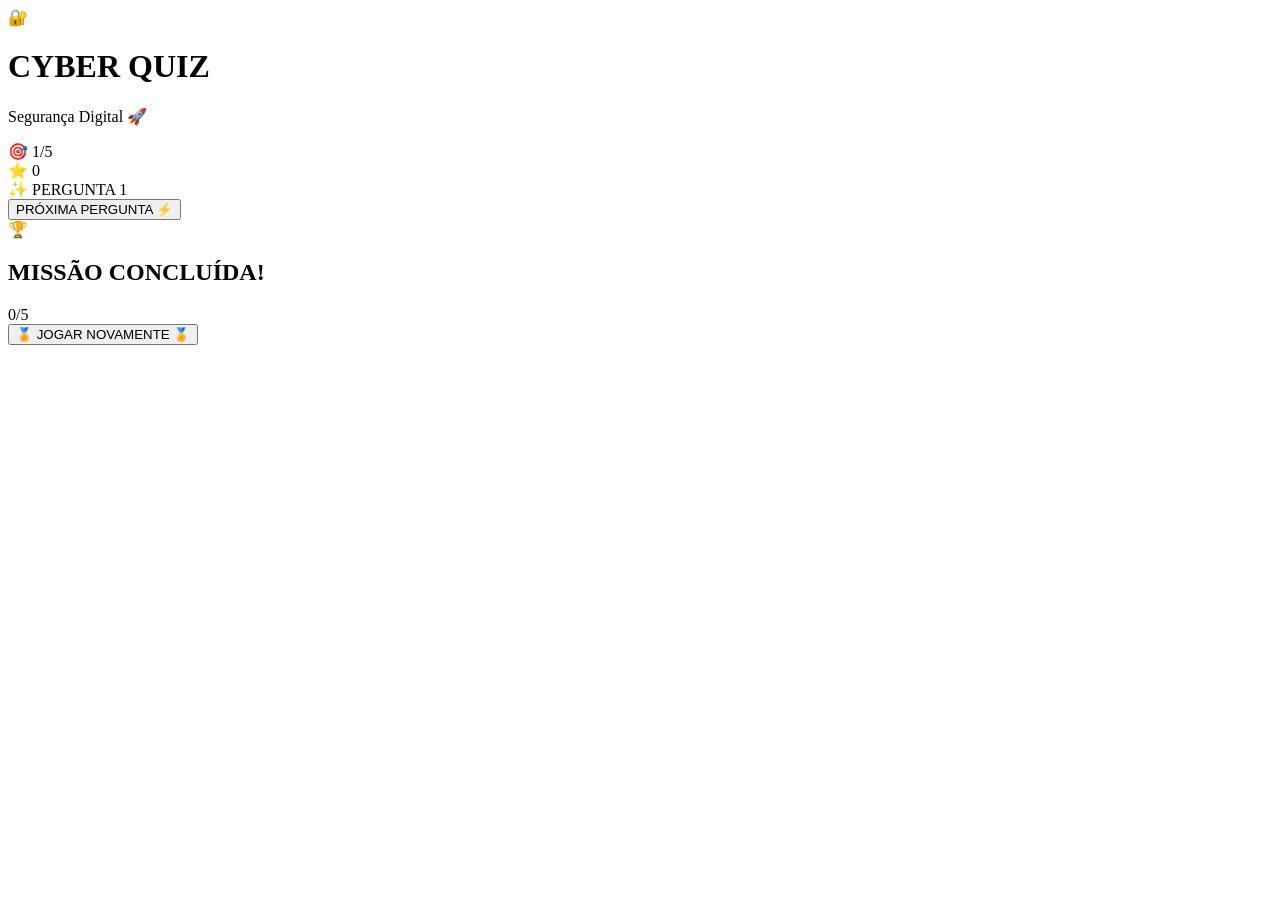
==== src/pages/index.html @ 753b6dc7 "componentes novos" ====
<!DOCTYPE html>
<html lang="pt-BR">
<head>
<link rel="stylesheet" href="css/style.css">
<script src="java script/script.js" ></script>
<meta charset="UTF-8">
<meta name="viewport" content="width=device-width, initial-scale=1.0">
<title>Cyber Quiz</title>

</head>

<body>

<div class="quiz-container">

  <div class="top">
<!--  -->
    <div class="top-row">

      <div class="logo">

        <span id="emoji">🔐</span>

        <div>
          <h1>CYBER QUIZ</h1>
          <p>Segurança Digital 🚀</p>
        </div>

      </div>

      <div class="stats">

        <div class="box">
          🎯 <span id="question-number">1/5</span>
        </div>

        <div class="box score">
          ⭐ <span id="score">0</span>
        </div>

      </div>

    </div>

    <div class="progress">
      <div class="progress-bar" id="progress-bar"></div>
    </div>

  </div>

  <div class="content" id="quiz-content">

    <div class="tag">
      ✨ PERGUNTA <span id="tag-number">1</span>
    </div>

    <div class="question" id="question"></div>

    <div class="answers" id="answers"></div>

    <button class="next-btn hidden" id="next-btn">
      PRÓXIMA PERGUNTA ⚡
    </button>

  </div>

  <div class="result hidden" id="result">

    <div class="trophy">🏆</div>

    <h2>MISSÃO CONCLUÍDA!</h2>

    <div class="result-score" id="final-score">
      0/5
    </div>

    <div class="message" id="message"></div>

    <button class="restart-btn" onclick="restartQuiz()">
      🏅 JOGAR NOVAMENTE 🏅
    </button>

  </div>

</div>

<!-- SONS -->

<audio id="correct-sound">
  <source src="https://assets.mixkit.co/active_storage/sfx/2018/2018-preview.mp3" type="audio/mpeg">
</audio>

<audio id="wrong-sound">
  <source src="https://assets.mixkit.co/active_storage/sfx/2955/2955-preview.mp3" type="audio/mpeg">
</audio>
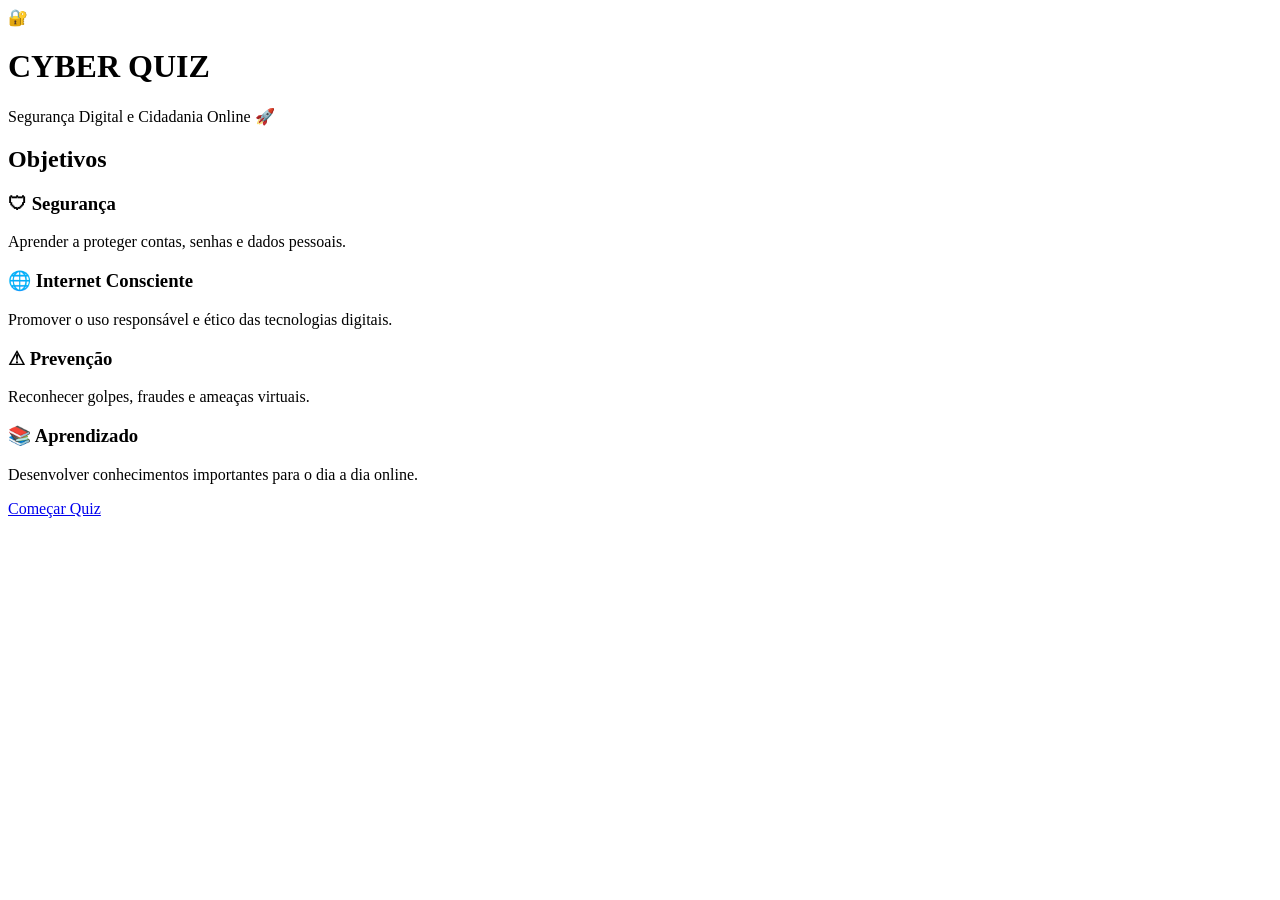
==== commit 869dc389: "Fiz os html, menos o login." ====
--- a/src/pages/index.html
+++ b/src/pages/index.html
@@ -1,95 +1,54 @@
 <!DOCTYPE html>
 <html lang="pt-BR">
 <head>
-<link rel="stylesheet" href="css/style.css">
-<script src="java script/script.js" ></script>
-<meta charset="UTF-8">
-<meta name="viewport" content="width=device-width, initial-scale=1.0">
-<title>Cyber Quiz</title>
+    <meta charset="UTF-8">
+    <meta name="viewport" content="width=device-width, initial-scale=1.0">
+    <title>Cyber Quiz - Segurança Digital</title>
 
+    <link rel="stylesheet" href="index.css">
 </head>
-
 <body>
 
-<div class="quiz-container">
+    <div class="container">
 
-  <div class="top">
-<!--  -->
-    <div class="top-row">
+        <div class="logo">🔐</div>
 
-      <div class="logo">
+        <h1>CYBER QUIZ</h1>
+        <p class="subtitulo">Segurança Digital e Cidadania Online 🚀</p>
 
-        <span id="emoji">🔐</span>
+       
 
-        <div>
-          <h1>CYBER QUIZ</h1>
-          <p>Segurança Digital 🚀</p>
+        <div class="card">
+            <h2>Objetivos</h2>
+
+            <div class="objetivos">
+
+                <div class="item">
+                    <h3>🛡 Segurança</h3>
+                    <p>Aprender a proteger contas, senhas e dados pessoais.</p>
+                </div>
+
+                <div class="item">
+                    <h3>🌐 Internet Consciente</h3>
+                    <p>Promover o uso responsável e ético das tecnologias digitais.</p>
+                </div>
+
+                <div class="item">
+                    <h3>⚠ Prevenção</h3>
+                    <p>Reconhecer golpes, fraudes e ameaças virtuais.</p>
+                </div>
+
+                <div class="item">
+                    <h3>📚 Aprendizado</h3>
+                    <p>Desenvolver conhecimentos importantes para o dia a dia online.</p>
+                </div>
+
+            </div>
         </div>
 
-      </div>
-
-      <div class="stats">
-
-        <div class="box">
-          🎯 <span id="question-number">1/5</span>
-        </div>
-
-        <div class="box score">
-          ⭐ <span id="score">0</span>
-        </div>
-
-      </div>
+        <a href="#" class="btn">Começar Quiz</a>
 
     </div>
 
-    <div class="progress">
-      <div class="progress-bar" id="progress-bar"></div>
-    </div>
-
-  </div>
-
-  <div class="content" id="quiz-content">
-
-    <div class="tag">
-      ✨ PERGUNTA <span id="tag-number">1</span>
-    </div>
-
-    <div class="question" id="question"></div>
-
-    <div class="answers" id="answers"></div>
-
-    <button class="next-btn hidden" id="next-btn">
-      PRÓXIMA PERGUNTA ⚡
-    </button>
-
-  </div>
-
-  <div class="result hidden" id="result">
-
-    <div class="trophy">🏆</div>
-
-    <h2>MISSÃO CONCLUÍDA!</h2>
-
-    <div class="result-score" id="final-score">
-      0/5
-    </div>
-
-    <div class="message" id="message"></div>
-
-    <button class="restart-btn" onclick="restartQuiz()">
-      🏅 JOGAR NOVAMENTE 🏅
-    </button>
-
-  </div>
-
-</div>
-
-<!-- SONS -->
-
-<audio id="correct-sound">
-  <source src="https://assets.mixkit.co/active_storage/sfx/2018/2018-preview.mp3" type="audio/mpeg">
-</audio>
-
-<audio id="wrong-sound">
-  <source src="https://assets.mixkit.co/active_storage/sfx/2955/2955-preview.mp3" type="audio/mpeg">
-</audio>+</body>
+</html>
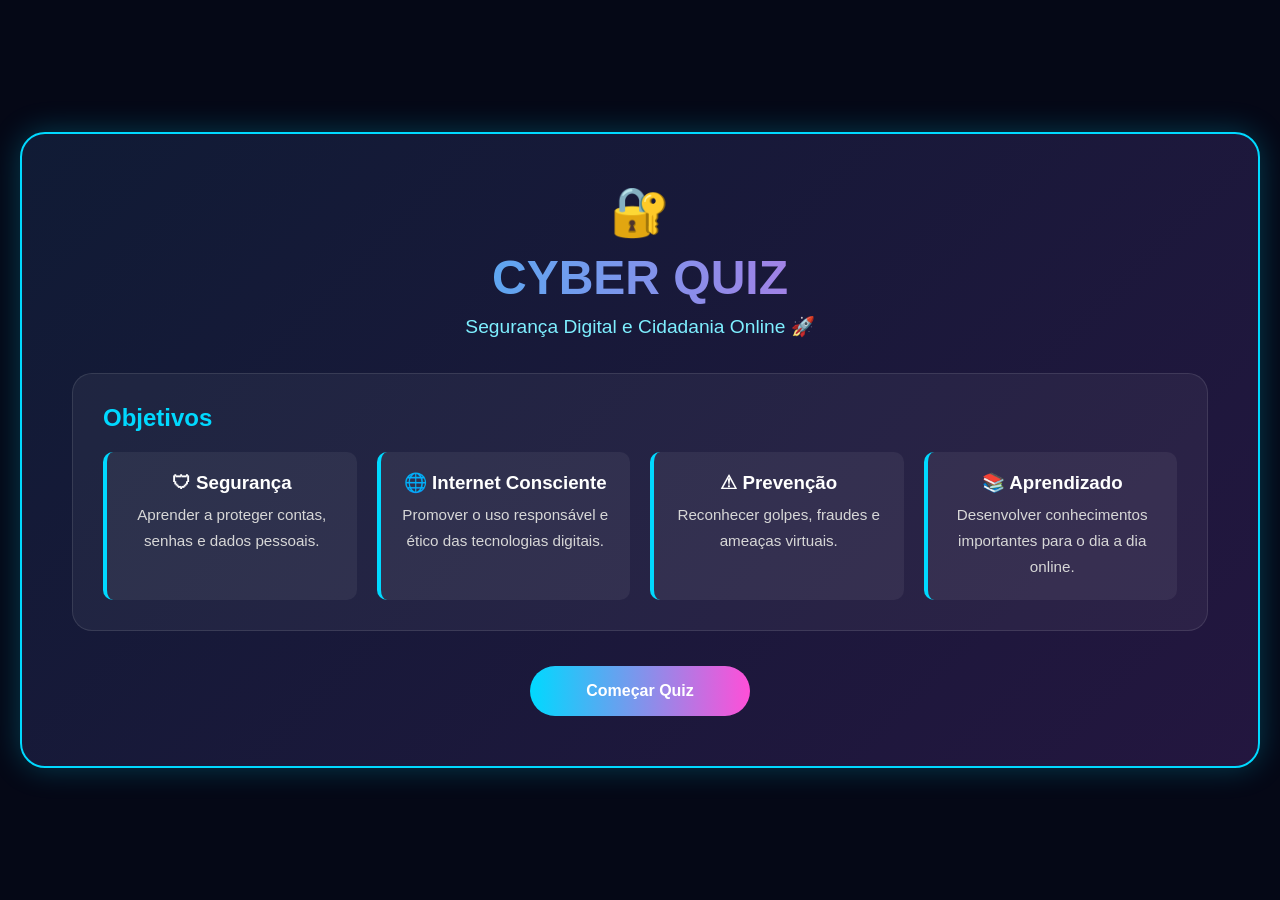
==== commit bf4d63d2: "Trabalho feito✅" ====
--- a/src/pages/index.html
+++ b/src/pages/index.html
@@ -5,7 +5,7 @@
     <meta name="viewport" content="width=device-width, initial-scale=1.0">
     <title>Cyber Quiz - Segurança Digital</title>
 
-    <link rel="stylesheet" href="index.css">
+    <link rel="stylesheet" href="../css/index.css">
 </head>
 <body>
 
--- a/src/css/index.css
+++ b/src/css/index.css
@@ -0,0 +1,116 @@
+/*  */*{
+    margin:0;
+    padding:0;
+    box-sizing:border-box;
+    font-family: Arial, Helvetica, sans-serif;
+}
+
+body{
+    background:#050816;
+    color:white;
+    min-height:100vh;
+    display:flex;
+    justify-content:center;
+    align-items:center;
+    padding:20px;
+}
+
+.container{
+    max-width:100%;
+    width:100%;
+    background:linear-gradient(135deg,#101b35,#23163f);
+    border:2px solid #00d9ff;
+    border-radius:25px;
+    padding:50px;
+    box-shadow:0 0 30px rgba(0,217,255,0.25);
+}
+
+.logo{
+    font-size:3rem;
+    text-align:center;
+    margin-bottom:10px;
+}
+
+h1{
+    text-align:center;
+    font-size:3rem;
+    background:linear-gradient(90deg,#00d9ff,#ff4fd8);
+    -webkit-background-clip:text;
+    -webkit-text-fill-color:transparent;
+    margin-bottom:10px;
+}
+
+.subtitulo{
+    text-align:center;
+    color:#7eefff;
+    font-size:1.2rem;
+    margin-bottom:35px;
+}
+
+.card{
+    background:rgba(255,255,255,0.05);
+    border:1px solid rgba(255,255,255,0.1);
+    border-radius:20px;
+    padding:30px;
+    margin-bottom:25px;
+}
+
+.card h2{
+    color:#00d9ff;
+    margin-bottom:15px;
+}
+
+.card p{
+    line-height:1.7;
+    color:#d7d7d7;
+}
+
+.objetivos{
+
+    display:flex;
+    justify-content: space-between;
+    grid-template-columns:repeat(auto-fit,minmax(220px,1fr));
+    gap:20px;
+    margin-top:20px;
+}
+
+
+
+.item{
+    flex: 1;
+    background:rgba(255,255,255,0.06);
+    padding:20px;
+    border-radius:10px;
+    border-left:4px solid #00d9ff;
+    text-align: center;
+}
+
+
+
+.item h3{
+    margin-bottom:8px;
+    color:#ffffff;
+}
+
+.item p{
+    font-size:0.95rem;
+}
+
+.btn{
+    display:block;
+    width:220px;
+    margin:35px auto 0;
+    text-align:center;
+    text-decoration:none;
+    color:white;
+    font-weight:bold;
+    padding:16px;
+    border-radius:50px;
+    background:linear-gradient(90deg,#00d9ff,#ff4fd8);
+    transition:0.3s;
+}
+
+.btn:hover{
+    transform:translateY(-3px);
+    box-shadow:0 0 20px rgba(255,79,216,0.5);
+}
